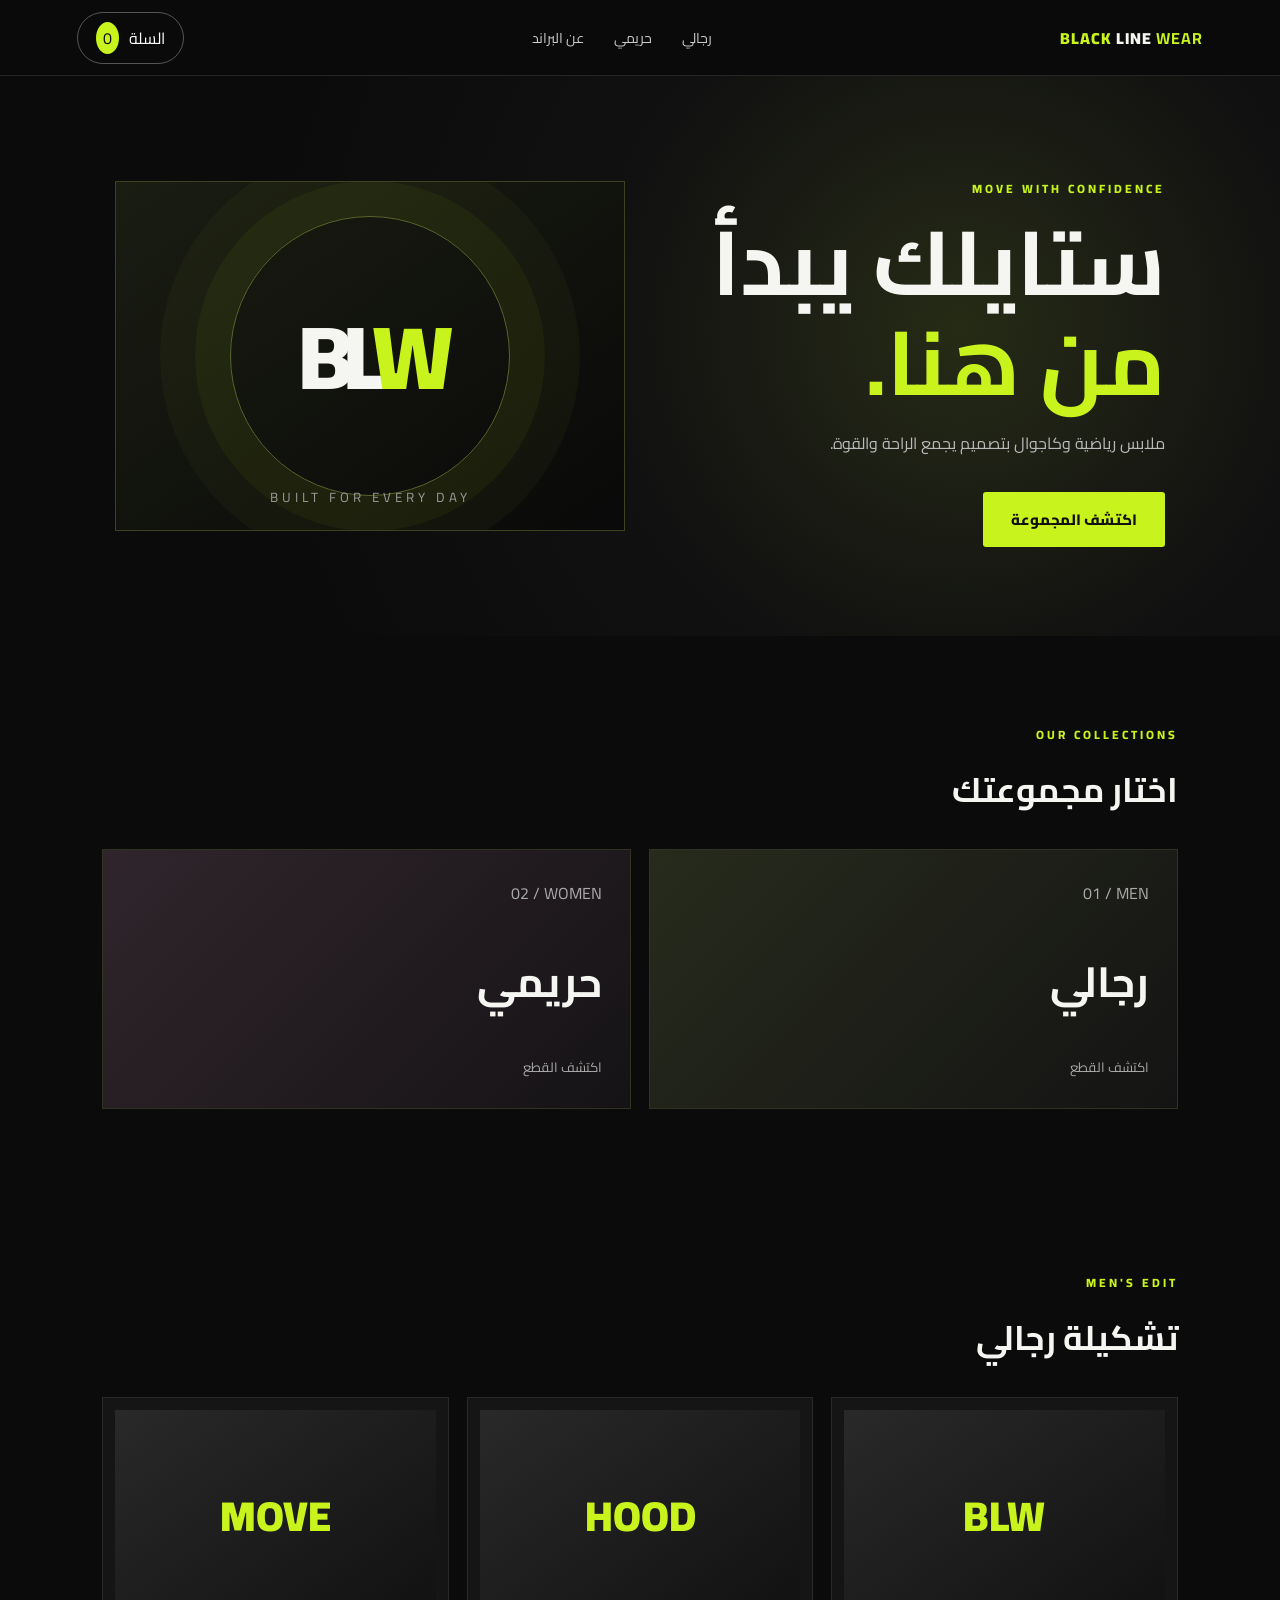
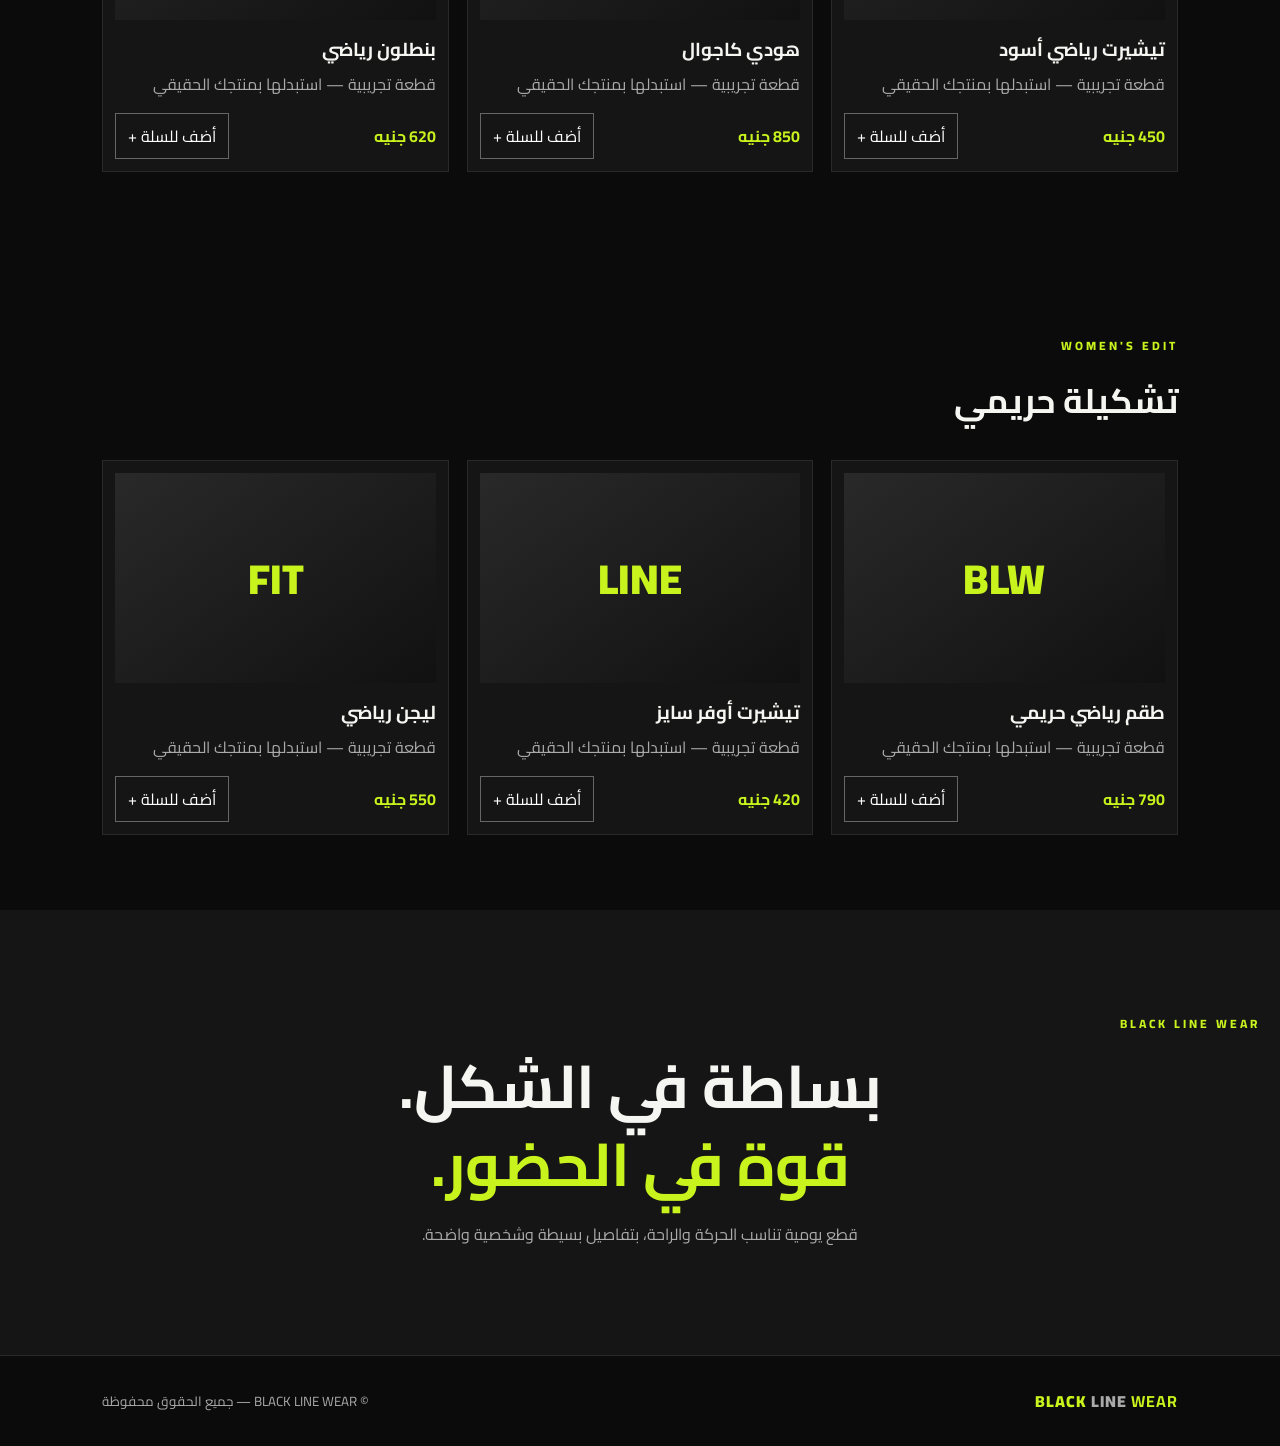
==== index.html @ 16116aa2 "Upload website files" ====
<!doctype html>
<html lang="ar" dir="rtl">
<head>
  <meta charset="utf-8">
  <meta name="viewport" content="width=device-width, initial-scale=1">
  <meta name="theme-color" content="#0b0b0b">
  <title>BLACK LINE WEAR | ملابس رياضية وكاجوال</title>
  <meta name="description" content="BLACK LINE WEAR - ملابس رياضية وكاجوال رجالي وحريمي">
  <link rel="stylesheet" href="/styles.css">
</head>
<body>
  <header class="topbar">
    <a class="brand" href="#"><span>BLACK</span> LINE <b>WEAR</b></a>
    <nav><a href="#men">رجالي</a><a href="#women">حريمي</a><a href="#about">عن البراند</a></nav>
    <button class="cart-button" id="openCart">السلة <span id="cartCount">0</span></button>
  </header>

  <main>
    <section class="hero">
      <div class="hero-copy">
        <p class="eyebrow">MOVE WITH CONFIDENCE</p>
        <h1>ستايلك يبدأ<br><em>من هنا.</em></h1>
        <p>ملابس رياضية وكاجوال بتصميم يجمع الراحة والقوة.</p>
        <a class="cta" href="#collections">اكتشف المجموعة</a>
      </div>
      <div class="hero-art"><div class="orbit"></div><div class="hero-mark">BL<span>W</span></div><small>BUILT FOR EVERY DAY</small></div>
    </section>

    <section id="collections" class="section">
      <div class="section-head"><div><p class="eyebrow">OUR COLLECTIONS</p><h2>اختار مجموعتك</h2></div></div>
      <div class="collections">
        <a class="collection men" href="#men"><span>01 / MEN</span><strong>رجالي</strong><small>اكتشف القطع</small></a>
        <a class="collection women" href="#women"><span>02 / WOMEN</span><strong>حريمي</strong><small>اكتشف القطع</small></a>
      </div>
    </section>

    <section id="men" class="section">
      <div class="section-head"><div><p class="eyebrow">MEN'S EDIT</p><h2>تشكيلة رجالي</h2></div></div>
      <div class="products" id="menProducts"></div>
    </section>
    <section id="women" class="section">
      <div class="section-head"><div><p class="eyebrow">WOMEN'S EDIT</p><h2>تشكيلة حريمي</h2></div></div>
      <div class="products" id="womenProducts"></div>
    </section>

    <section id="about" class="about">
      <p class="eyebrow">BLACK LINE WEAR</p><h2>بساطة في الشكل.<br><em>قوة في الحضور.</em></h2>
      <p>قطع يومية تناسب الحركة والراحة، بتفاصيل بسيطة وشخصية واضحة.</p>
    </section>
  </main>

  <footer><a class="brand" href="#"><span>BLACK</span> LINE <b>WEAR</b></a><small>© BLACK LINE WEAR — جميع الحقوق محفوظة</small></footer>

  <div class="overlay" id="overlay"></div>
  <aside class="cart" id="cartPanel" aria-label="سلة المشتريات">
    <div class="cart-head"><h2>سلة المشتريات</h2><button id="closeCart" aria-label="إغلاق">×</button></div>
    <div id="cartItems" class="cart-items"><p class="empty">السلة فارغة حاليًا.</p></div>
    <div class="cart-bottom"><div class="total"><span>الإجمالي</span><strong id="cartTotal">0 جنيه</strong></div>
      <button class="cta full" id="checkout">إتمام الطلب</button>
      <small>الدفع عند الاستلام متاح في هذه النسخة التجريبية.</small>
    </div>
  </aside>

  <dialog id="orderDialog">
    <form id="orderForm" method="dialog">
      <button class="dialog-close" type="button" id="closeDialog">×</button>
      <p class="eyebrow">CHECKOUT</p><h2>بيانات التوصيل</h2>
      <label>الاسم بالكامل<input name="name" required autocomplete="name"></label>
      <label>رقم الموبايل<input name="phone" required inputmode="tel" autocomplete="tel"></label>
      <label>العنوان بالتفصيل<textarea name="address" required rows="3"></textarea></label>
      <button class="cta full" type="submit">تأكيد الطلب</button>
      <p class="form-note">هذه نسخة واجهة تجريبية؛ الطلبات لن تُحفظ على خادم قبل إعداد الـ API.</p>
    </form>
  </dialog>
  <script src="/app.js"></script>
</body>
</html>
---- styles.css ----
@import url('https://fonts.googleapis.com/css2?family=Cairo:wght@400;600;700;800;900&display=swap');
:root{--bg:#0b0b0b;--panel:#151515;--text:#f5f5f2;--muted:#aaa;--lime:#c8f31d}
*{box-sizing:border-box}html{scroll-behavior:smooth}body{margin:0;background:var(--bg);color:var(--text);font-family:Cairo,Arial,sans-serif}a{color:inherit;text-decoration:none}.topbar{height:76px;padding:0 6vw;display:flex;align-items:center;justify-content:space-between;border-bottom:1px solid #252525;position:sticky;top:0;background:#0b0b0bf2;z-index:5}.brand{font-weight:900;letter-spacing:1px;direction:ltr}.brand span{color:var(--lime)}.brand b{color:var(--lime)}nav{display:flex;gap:30px;color:#ccc;font-size:14px}.cart-button{background:transparent;color:white;border:1px solid #555;border-radius:30px;padding:10px 18px;font:inherit;cursor:pointer}.cart-button span{background:var(--lime);color:#111;border-radius:50%;padding:1px 7px;margin-right:6px}.hero{min-height:560px;padding:80px 9vw;display:grid;grid-template-columns:1fr 1fr;align-items:center;gap:30px;background:radial-gradient(circle at 75% 45%,#262b16 0,#111 35%,#0b0b0b 70%)}.eyebrow{color:var(--lime);font-size:12px;letter-spacing:3px;font-weight:800;direction:ltr;text-align:right}.hero h1{font-size:clamp(52px,7vw,94px);line-height:1.12;margin:12px 0}.hero h1 em,.about h2 em{color:var(--lime);font-style:normal}.hero-copy>p:not(.eyebrow){color:#bbb;max-width:420px}.cta{display:inline-block;background:var(--lime);color:#101010;font:800 15px Cairo;padding:13px 28px;border:0;border-radius:3px;cursor:pointer;margin-top:18px}.hero-art{height:350px;border:1px solid #3b4321;display:grid;place-items:center;position:relative;overflow:hidden;background:linear-gradient(145deg,#1a1d12,#090909)}.orbit{position:absolute;width:280px;height:280px;border:1px solid #59652b;border-radius:50%;box-shadow:0 0 0 35px #c8f31d0b,0 0 0 70px #c8f31d08}.hero-mark{font-size:90px;font-weight:900;letter-spacing:-10px;direction:ltr}.hero-mark span{color:var(--lime)}.hero-art small{position:absolute;bottom:20px;letter-spacing:4px;color:#999}.section{padding:75px 8vw}.section-head{display:flex;justify-content:space-between;align-items:end;margin-bottom:28px}.section h2{font-size:34px;margin:0}.collections{display:grid;grid-template-columns:1fr 1fr;gap:18px}.collection{min-height:260px;padding:28px;display:flex;flex-direction:column;justify-content:space-between;background:linear-gradient(135deg,#272b1c,#141414);border:1px solid #303322}.collection.women{background:linear-gradient(135deg,#30252c,#151315)}.collection span,.collection small{color:#aaa;direction:ltr;text-align:right}.collection strong{font-size:42px}.products{display:grid;grid-template-columns:repeat(3,1fr);gap:18px}.product{background:var(--panel);border:1px solid #292929;padding:12px}.product-art{height:210px;background:linear-gradient(145deg,#292929,#111);display:grid;place-items:center;color:var(--lime);font-size:42px;font-weight:900;direction:ltr}.product h3{margin:12px 0 2px}.product p{color:#aaa;margin:0}.product-foot{display:flex;justify-content:space-between;align-items:center;margin-top:14px}.product-foot strong{color:var(--lime)}.product button{background:transparent;border:1px solid #666;color:white;padding:7px 12px;cursor:pointer;font:inherit}.about{text-align:center;padding:90px 20px;background:#151515}.about h2{font-size:clamp(36px,5vw,60px);line-height:1.3;margin:12px}.about>p:last-child{color:#aaa}footer{padding:30px 8vw;display:flex;justify-content:space-between;align-items:center;border-top:1px solid #292929;color:#aaa}.overlay{display:none;position:fixed;inset:0;background:#0009;z-index:8}.cart{position:fixed;z-index:9;top:0;bottom:0;left:0;width:min(420px,92vw);background:#151515;padding:24px;transform:translateX(-105%);transition:.25s;display:flex;flex-direction:column}.cart.open{transform:translateX(0)}.overlay.open{display:block}.cart-head,.total{display:flex;justify-content:space-between;align-items:center}.cart-head button,.dialog-close{background:none;border:0;color:white;font-size:30px;cursor:pointer}.cart-items{flex:1;overflow:auto}.cart-line{display:flex;justify-content:space-between;gap:12px;border-bottom:1px solid #333;padding:14px 0}.cart-line button{background:none;color:#f77;border:0;cursor:pointer}.empty{color:#999}.cart-bottom small,.form-note{display:block;color:#999;margin-top:12px}.full{width:100%}dialog{background:#171717;color:white;border:1px solid #444;width:min(460px,92vw);padding:28px}dialog::backdrop{background:#000b}dialog form{display:grid;gap:12px}.dialog-close{position:absolute;left:18px;top:8px}label{display:grid;gap:5px;color:#ccc}input,textarea{background:#0c0c0c;color:white;border:1px solid #444;padding:12px;font:inherit} @media(max-width:700px){nav{display:none}.hero{grid-template-columns:1fr;padding:55px 7vw}.hero-art{height:240px}.section{padding:55px 6vw}.collections,.products{grid-template-columns:1fr 1fr}.product-art{height:150px}.collection{min-height:190px}.collection strong{font-size:30px}footer{gap:15px;flex-direction:column}}@media(max-width:420px){.products{grid-template-columns:1fr}.hero h1{font-size:56px}}
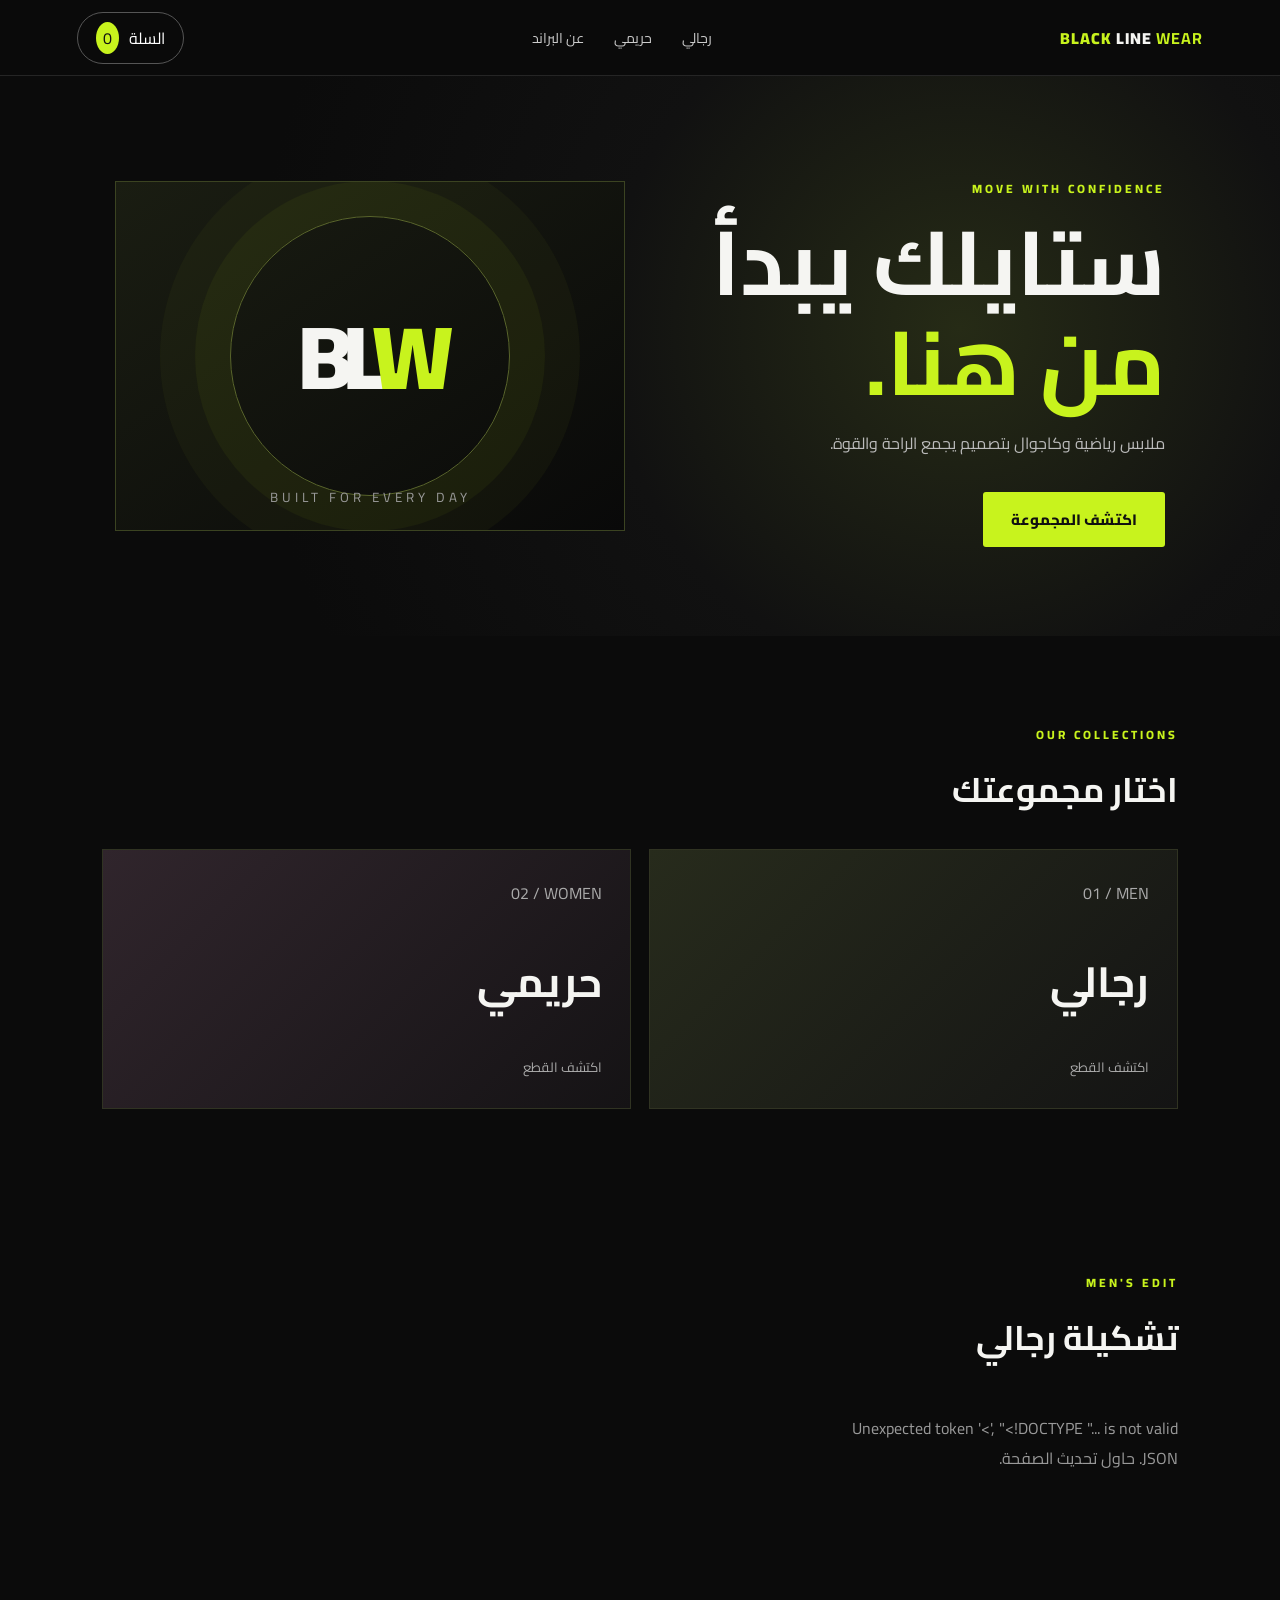
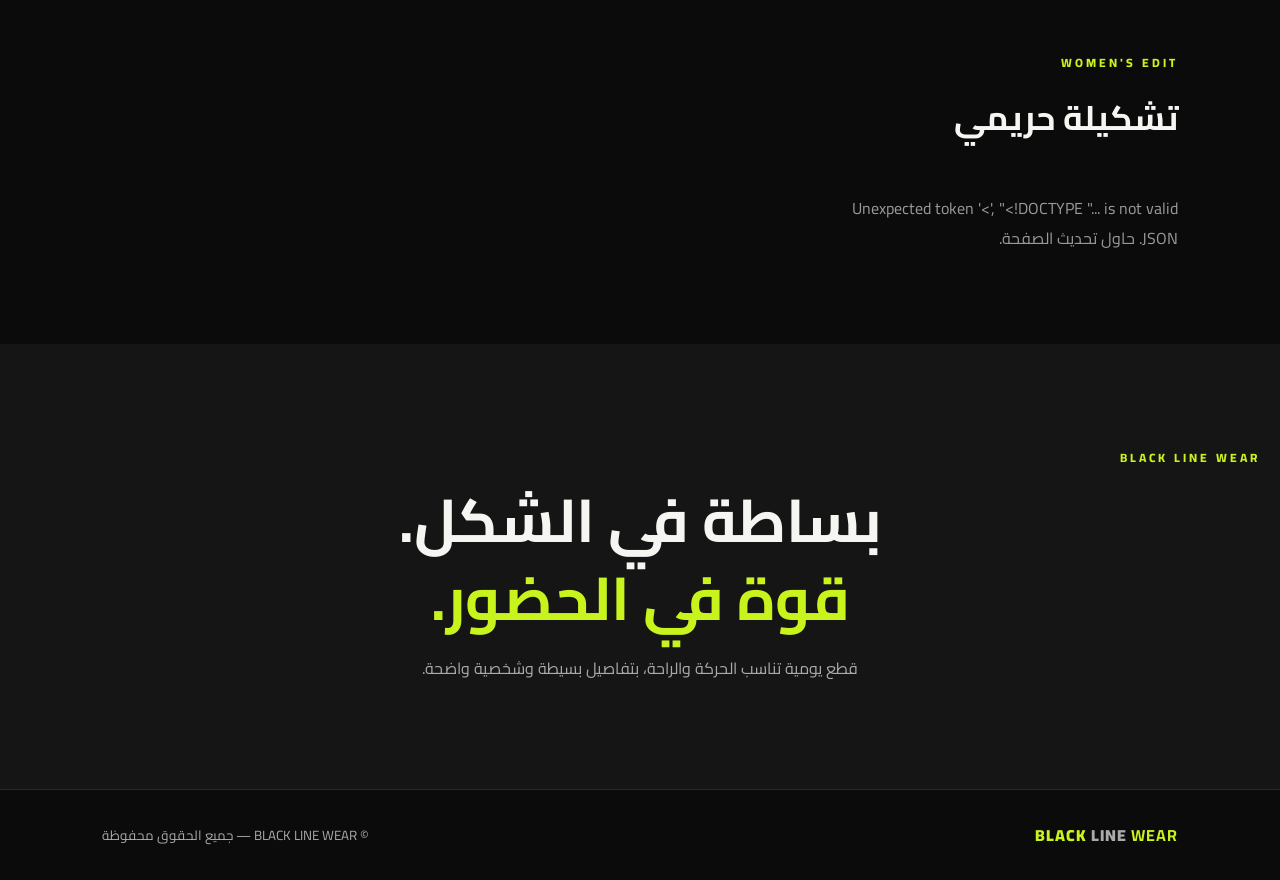
==== commit 730d0463: "Update index.html" ====
--- a/index.html
+++ b/index.html
@@ -1,3 +1,4 @@
+
 <!doctype html>
 <html lang="ar" dir="rtl">
 <head>
@@ -7,15 +8,32 @@
   <title>BLACK LINE WEAR | ملابس رياضية وكاجوال</title>
   <meta name="description" content="BLACK LINE WEAR - ملابس رياضية وكاجوال رجالي وحريمي">
   <link rel="stylesheet" href="/styles.css">
+  <style>
+    .product-image { width:100%; aspect-ratio:1/1; object-fit:cover; display:block; border-radius:inherit; }
+    .product-art { display:flex; align-items:center; justify-content:center; min-height:240px; padding:20px; text-align:center; }
+    .product select:disabled, .product button:disabled { opacity:.5; cursor:not-allowed; }
+  </style>
 </head>
 <body>
+
   <header class="topbar">
-    <a class="brand" href="#"><span>BLACK</span> LINE <b>WEAR</b></a>
-    <nav><a href="#men">رجالي</a><a href="#women">حريمي</a><a href="#about">عن البراند</a></nav>
-    <button class="cart-button" id="openCart">السلة <span id="cartCount">0</span></button>
+    <a class="brand" href="#">
+      <span>BLACK</span> LINE <b>WEAR</b>
+    </a>
+
+    <nav>
+      <a href="#men">رجالي</a>
+      <a href="#women">حريمي</a>
+      <a href="#about">عن البراند</a>
+    </nav>
+
+    <button class="cart-button" id="openCart">
+      السلة <span id="cartCount">0</span>
+    </button>
   </header>
 
   <main>
+
     <section class="hero">
       <div class="hero-copy">
         <p class="eyebrow">MOVE WITH CONFIDENCE</p>
@@ -23,55 +41,135 @@
         <p>ملابس رياضية وكاجوال بتصميم يجمع الراحة والقوة.</p>
         <a class="cta" href="#collections">اكتشف المجموعة</a>
       </div>
-      <div class="hero-art"><div class="orbit"></div><div class="hero-mark">BL<span>W</span></div><small>BUILT FOR EVERY DAY</small></div>
+
+      <div class="hero-art">
+        <div class="orbit"></div>
+        <div class="hero-mark">BL<span>W</span></div>
+        <small>BUILT FOR EVERY DAY</small>
+      </div>
     </section>
 
     <section id="collections" class="section">
-      <div class="section-head"><div><p class="eyebrow">OUR COLLECTIONS</p><h2>اختار مجموعتك</h2></div></div>
+      <div class="section-head">
+        <div>
+          <p class="eyebrow">OUR COLLECTIONS</p>
+          <h2>اختار مجموعتك</h2>
+        </div>
+      </div>
+
       <div class="collections">
-        <a class="collection men" href="#men"><span>01 / MEN</span><strong>رجالي</strong><small>اكتشف القطع</small></a>
-        <a class="collection women" href="#women"><span>02 / WOMEN</span><strong>حريمي</strong><small>اكتشف القطع</small></a>
+        <a class="collection men" href="#men">
+          <span>01 / MEN</span>
+          <strong>رجالي</strong>
+          <small>اكتشف القطع</small>
+        </a>
+
+        <a class="collection women" href="#women">
+          <span>02 / WOMEN</span>
+          <strong>حريمي</strong>
+          <small>اكتشف القطع</small>
+        </a>
       </div>
     </section>
 
     <section id="men" class="section">
-      <div class="section-head"><div><p class="eyebrow">MEN'S EDIT</p><h2>تشكيلة رجالي</h2></div></div>
+      <div class="section-head">
+        <div>
+          <p class="eyebrow">MEN'S EDIT</p>
+          <h2>تشكيلة رجالي</h2>
+        </div>
+      </div>
       <div class="products" id="menProducts"></div>
     </section>
+
     <section id="women" class="section">
-      <div class="section-head"><div><p class="eyebrow">WOMEN'S EDIT</p><h2>تشكيلة حريمي</h2></div></div>
+      <div class="section-head">
+        <div>
+          <p class="eyebrow">WOMEN'S EDIT</p>
+          <h2>تشكيلة حريمي</h2>
+        </div>
+      </div>
       <div class="products" id="womenProducts"></div>
     </section>
 
     <section id="about" class="about">
-      <p class="eyebrow">BLACK LINE WEAR</p><h2>بساطة في الشكل.<br><em>قوة في الحضور.</em></h2>
+      <p class="eyebrow">BLACK LINE WEAR</p>
+      <h2>بساطة في الشكل.<br><em>قوة في الحضور.</em></h2>
       <p>قطع يومية تناسب الحركة والراحة، بتفاصيل بسيطة وشخصية واضحة.</p>
     </section>
+
   </main>
 
-  <footer><a class="brand" href="#"><span>BLACK</span> LINE <b>WEAR</b></a><small>© BLACK LINE WEAR — جميع الحقوق محفوظة</small></footer>
+  <footer>
+    <a class="brand" href="#">
+      <span>BLACK</span> LINE <b>WEAR</b>
+    </a>
+    <small>© BLACK LINE WEAR — جميع الحقوق محفوظة</small>
+  </footer>
 
   <div class="overlay" id="overlay"></div>
+
   <aside class="cart" id="cartPanel" aria-label="سلة المشتريات">
-    <div class="cart-head"><h2>سلة المشتريات</h2><button id="closeCart" aria-label="إغلاق">×</button></div>
-    <div id="cartItems" class="cart-items"><p class="empty">السلة فارغة حاليًا.</p></div>
-    <div class="cart-bottom"><div class="total"><span>الإجمالي</span><strong id="cartTotal">0 جنيه</strong></div>
-      <button class="cta full" id="checkout">إتمام الطلب</button>
-      <small>الدفع عند الاستلام متاح في هذه النسخة التجريبية.</small>
+
+    <div class="cart-head">
+      <h2>سلة المشتريات</h2>
+      <button id="closeCart" aria-label="إغلاق">×</button>
     </div>
+
+    <div id="cartItems" class="cart-items">
+      <p class="empty">السلة فارغة حاليًا.</p>
+    </div>
+
+    <div class="cart-bottom">
+      <div class="total">
+        <span>الإجمالي</span>
+        <strong id="cartTotal">0 جنيه</strong>
+      </div>
+
+      <button class="cta full" id="checkout">
+        إتمام الطلب
+      </button>
+
+      <small>الدفع عند الاستلام متاح.</small>
+    </div>
+
   </aside>
 
   <dialog id="orderDialog">
     <form id="orderForm" method="dialog">
+
       <button class="dialog-close" type="button" id="closeDialog">×</button>
-      <p class="eyebrow">CHECKOUT</p><h2>بيانات التوصيل</h2>
-      <label>الاسم بالكامل<input name="name" required autocomplete="name"></label>
-      <label>رقم الموبايل<input name="phone" required inputmode="tel" autocomplete="tel"></label>
-      <label>العنوان بالتفصيل<textarea name="address" required rows="3"></textarea></label>
-      <button class="cta full" type="submit">تأكيد الطلب</button>
-      <p class="form-note">هذه نسخة واجهة تجريبية؛ الطلبات لن تُحفظ على خادم قبل إعداد الـ API.</p>
+
+      <p class="eyebrow">CHECKOUT</p>
+      <h2>بيانات التوصيل</h2>
+
+      <label>
+        الاسم بالكامل
+        <input name="name" required autocomplete="name">
+      </label>
+
+      <label>
+        رقم الموبايل
+        <input name="phone" type="tel" required inputmode="tel" autocomplete="tel">
+      </label>
+
+      <label>
+        العنوان بالتفصيل
+        <textarea name="address" required rows="3"></textarea>
+      </label>
+
+      <button class="cta full" type="submit">
+        تأكيد الطلب
+      </button>
+
+      <p class="form-note">
+        سيتم إرسال طلبك وتسجيله بعد تأكيد البيانات.
+      </p>
+
     </form>
   </dialog>
+
   <script src="/app.js"></script>
+
 </body>
-</html>+</html>
